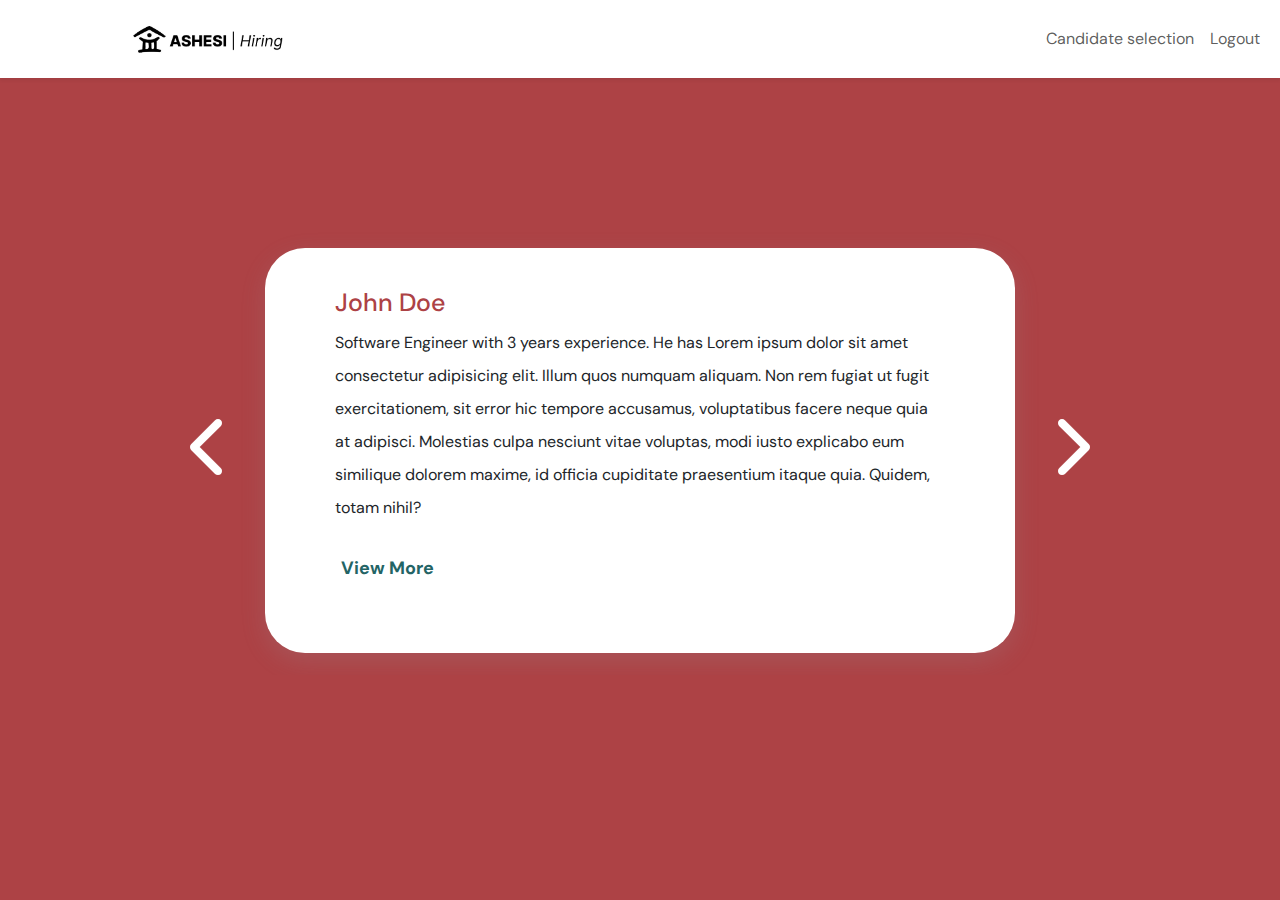
==== templates/index.html @ 0938ac57 "Initial commit" ====
<!DOCTYPE html>
<html lang="en">
<head>
    <meta charset="UTF-8">
    <meta name="viewport" content="width=device-width, initial-scale=1.0">
    <title>Candidate Review</title>

    <!-- Load Bootstrap CSS first to avoid overriding custom styles -->
    <link rel="stylesheet" href="https://cdn.jsdelivr.net/npm/bootstrap@5.3.0-alpha1/dist/css/bootstrap.min.css">

    <!-- Load Custom CSS after Bootstrap -->
    <link rel="stylesheet" href="../static/css/styles.css">

    <!-- FontAwesome for icons -->
    <link rel="stylesheet" href="https://cdnjs.cloudflare.com/ajax/libs/font-awesome/6.7.2/css/all.min.css" integrity="sha512-Evv84Mr4kqVGRNSgIGL/F/aIDqQb7xQ2vcrdIwxfjThSH8CSR7PBEakCr51Ck+w+/U6swU2Im1vVX0SVk9ABhg==" crossorigin="anonymous" referrerpolicy="no-referrer" />

</head>
<body>
    <header>
        <nav class="navbar navbar-expand-lg bg-white shadow-sm">
            <div class="container-fluid">
                <a class="navbar-brand logo" href="/">
                    <img src="../static/images/Group 13.png" alt="Logo" width="200px" style="margin-left: 100px;"> 
                </a>
                <button class="navbar-toggler" type="button" data-bs-toggle="collapse" data-bs-target="#navbarNav" aria-controls="navbarNav" aria-expanded="false" aria-label="Toggle navigation">
                    <span class="navbar-toggler-icon"></span>
                </button>
                <div class="collapse navbar-collapse" id="navbarNav">
                    <ul class="navbar-nav ms-auto">
                        <li class="nav-item">
                            <a class="nav-link" href="/news">Candidate selection</a>
                        </li>
                        <li class="nav-item">
                            <a class="nav-link" href="/logout">Logout</a>
                        </li>
                    </ul>
                </div>
            </div>
        </nav>
    </header>

    <section>
        <div class="container">
            <button id="prevBtn" class="btn-1">
                <i class="fa-solid fa-chevron-left"></i>
            </button>

            <div class="card-container">
                <!-- Candidate details will be dynamically inserted here -->
                <div class="custom-card" id="candidateCard"></div>
            </div>

            <button id="nextBtn" class="btn-1">
                <i class="fa-solid fa-chevron-right"></i>
            </button>
        </div>

        <!-- Modal -->
        <div id="detailsModal" class="modal">
            <div class="modal-content-1">
                <div><span class="close" onclick="closeModal()">&times;</span></div> 

                <div class="flex-div">
                    <div class="section-1">
                        <h1>Hiring Details:</h1>
                        <h5>Name: </h5><h2 id="modalCandidateName"></h2>
    
                        <h5>Interested to be an FI for:</h5>
                        <li> Hardware and Systems Fundamentals</li>
                        <li>Intro to Robotics</li>
                    </div>
    
                    <div class="section-2">
                        <h1>Summary</h1>
                        <p class="summary" id="modalCandidateSummary"></p>
                        <p id="modalCandidateDetails"></p>
                        <button onclick="openRateModal()">Rate Candidate</button>
                    </div>

                </div>
                
                          
            </div>
        </div>

        <!-- Rating Modal -->
        <div id="rateModal" class="modal">
            <div class="modal-content">
                <span class="close" onclick="closeRateModal()">&times;</span>
                <h2>Rate Candidate</h2>
                <label for="rating">Rating:</label>
                <input type="number" id="rating" min="1" max="5">
                <label for="comment">Comment (Required if rating < 4):</label>
                <textarea id="comment"></textarea>
                <button onclick="submitRating()">Submit</button>
            </div>
        </div>
    </section>

    <!-- JavaScript -->
    <script src="https://cdn.jsdelivr.net/npm/bootstrap@5.3.0-alpha1/dist/js/bootstrap.bundle.min.js"></script>
    <script src="../static/scripts/main.js"></script>

</body>
</html>
---- static/css/styles.css ----
@import url('https://fonts.googleapis.com/css2?family=DM+Sans:ital,opsz,wght@0,9..40,100..1000;1,9..40,100..1000&family=Inter:ital,opsz,wght@0,14..32,100..900;1,14..32,100..900&family=Nunito+Sans:ital,opsz,wght@0,6..12,200..1000;1,6..12,200..1000&family=Roboto:ital,wght@0,100;0,300;0,400;0,500;0,700;0,900;1,100;1,300;1,400;1,500;1,700;1,900&display=swap');

body {
    font-family: "DM Sans", serif;
    justify-content: center;
    align-items: center;
    height: 100vh;
    background-color: #f4f4f4;
    background: #AD4245;
}

.container {
    display: flex;
    align-items: center;
    justify-content: center;
    position: absolute; /* Absolute positioning to center relative to viewport */
    top: 50%;
    left: 50%;
    transform: translate(-50%, -50%); /* Moves it back by 50% of its own size */
    max-width: 100%;    
    padding: 20px;
    border-radius: 10px;
}

/* button {
    font-size: 24px;
    border: none;
    padding: 10px;
    border-radius: 5px;
    cursor: pointer;
} */

.btn-1{
    font-size: 64px;
    border: none;
    padding: 10px;
    border-radius: 5px;
    cursor: pointer;
    background: transparent;
    color: white;
}

.card-container {
    display: flex;
    justify-content: center;
    align-items: center;
    width: 800px;
    height: 450px;
    position: relative;
    overflow: hidden;
}


.custom-card {
    background: white;
    padding: 20px;
    border-radius: 40px;
    box-shadow: rgba(149, 157, 165, 0.2) 0px 8px 24px;
    text-align: center;
    justify-content: center;
    align-items: center;
    width: 750px;
    height: 45vh;
    position: absolute;
    transition: transform 0.6s ease-in-out, opacity 0.6s ease-in-out;
}

.custom-card.hidden-left {
    transform: translateX(-100%);
    opacity: 0;
}

.custom-card.hidden-right {
    transform: translateX(100%);
    opacity: 0;
}

.custom-card.active {
    transform: translateX(0);
    opacity: 1;
    transition: transform 0.4s ease-out, opacity 0.4s ease-out;
}
#candidateCard{
    padding: 20px 70px 20px 70px;
    text-align: left;
}
#candidateCard h3{
    padding-top: 20px;
    color: #AD4245;
    font-size: 25px;
}

#candidateCard p{
    font-size: 16px;
    line-height: 33px;
}
#candidateCard button{
    margin-top: 14px;
    margin-bottom: 10px;
    border: none;
    color: #236465;
    font-size: 18px;
    font-weight: bolder;
    background: transparent;
    cursor: pointer;
}

.modal {
    display: none;
    position: fixed;
    top: 0;
    left: 0;
    width: 100%;
    height: 100%;
    background: rgba(0, 0, 0, 0.5);
    justify-content: center;
    align-items: center;
}
.modal-content-1{
   
    background: white;
    padding: 20px;
    border-radius: 30px;
    width: 900px;
    text-align: center;
}
.flex-div{
    display: flex;
    grid-template-columns: repeat(1fr, 2);
}
.modal-content {
    background: white;
    padding: 20px;
    border-radius: 8px;
    width: 300px;
    text-align: center;
}
.section-1{
    width: 350px;
    padding: 35px;
    text-align: left;
}
.section-1 h1{
    margin-top: 16px;
    font-size: 34px;
    color: #AD4245;
}
.section-1 h2{
    font-size: 20px;
    margin-bottom: 20px;
}
.section-1 h5{
    color: #AD4245;
}

.section-2{
    border-left: 3px  #AD4245 solid;
    width: 600px;
    padding: 30px;
    text-align: left;
}
.section-2 h1{
   color: #AD4245;
   font-weight: bolder;
}

.section-2 button{
    border: none;
    background: #AD4245;
    color: white;
    padding: 5px 20px;
}
.section-2 .summary{
    line-height: 30px;
}

.close {
    cursor: pointer;
    float: right;
    font-size: 21px;
    background: #AD4245;
    width: 34px;
    height: 26px;
    color: white;
}
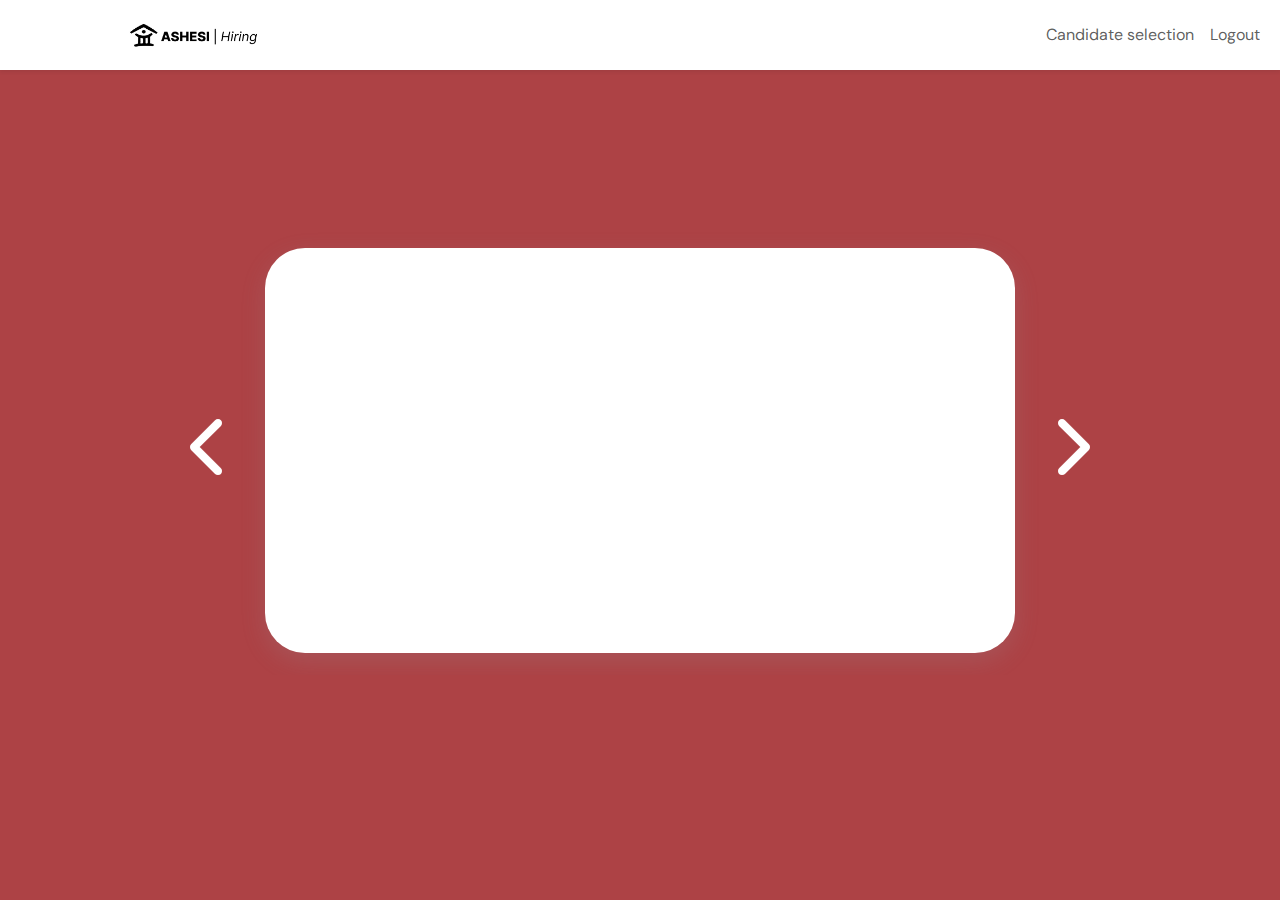
==== commit 97237532: "initial commit" ====
--- a/templates/index.html
+++ b/templates/index.html
@@ -20,7 +20,7 @@
         <nav class="navbar navbar-expand-lg bg-white shadow-sm">
             <div class="container-fluid">
                 <a class="navbar-brand logo" href="/">
-                    <img src="../static/images/Group 13.png" alt="Logo" width="200px" style="margin-left: 100px;"> 
+                    <img src="../static/images/Group 13.png" alt="Logo" width="170px" style="margin-left: 100px;"> 
                 </a>
                 <button class="navbar-toggler" type="button" data-bs-toggle="collapse" data-bs-target="#navbarNav" aria-controls="navbarNav" aria-expanded="false" aria-label="Toggle navigation">
                     <span class="navbar-toggler-icon"></span>
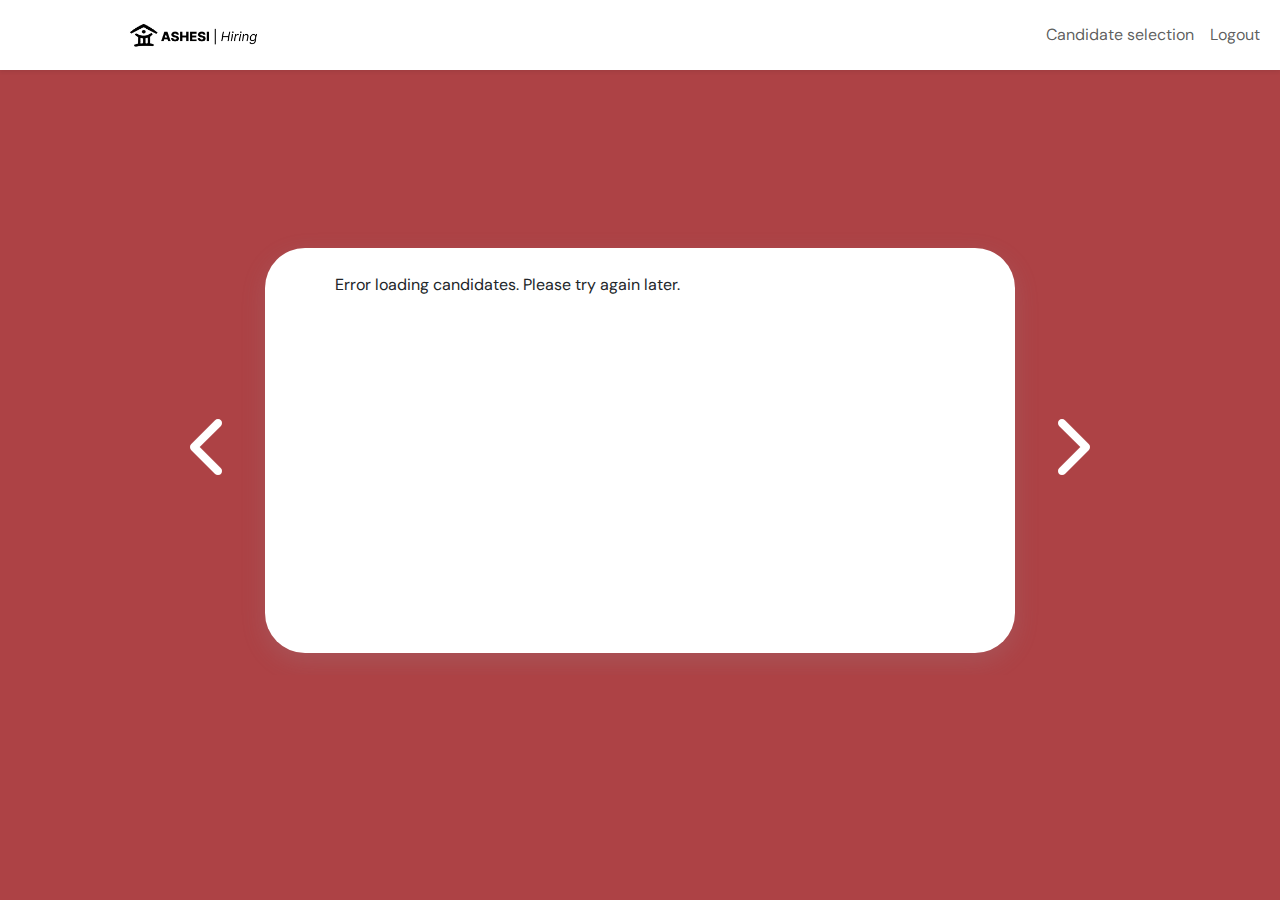
==== commit a1a9b357: "initial commit" ====
--- a/templates/index.html
+++ b/templates/index.html
@@ -66,8 +66,7 @@
                         <h5>Name: </h5><h2 id="modalCandidateName"></h2>
     
                         <h5>Interested to be an FI for:</h5>
-                        <li> Hardware and Systems Fundamentals</li>
-                        <li>Intro to Robotics</li>
+                        <ul id="modalCandidateInterests"></ul>
                     </div>
     
                     <div class="section-2">
